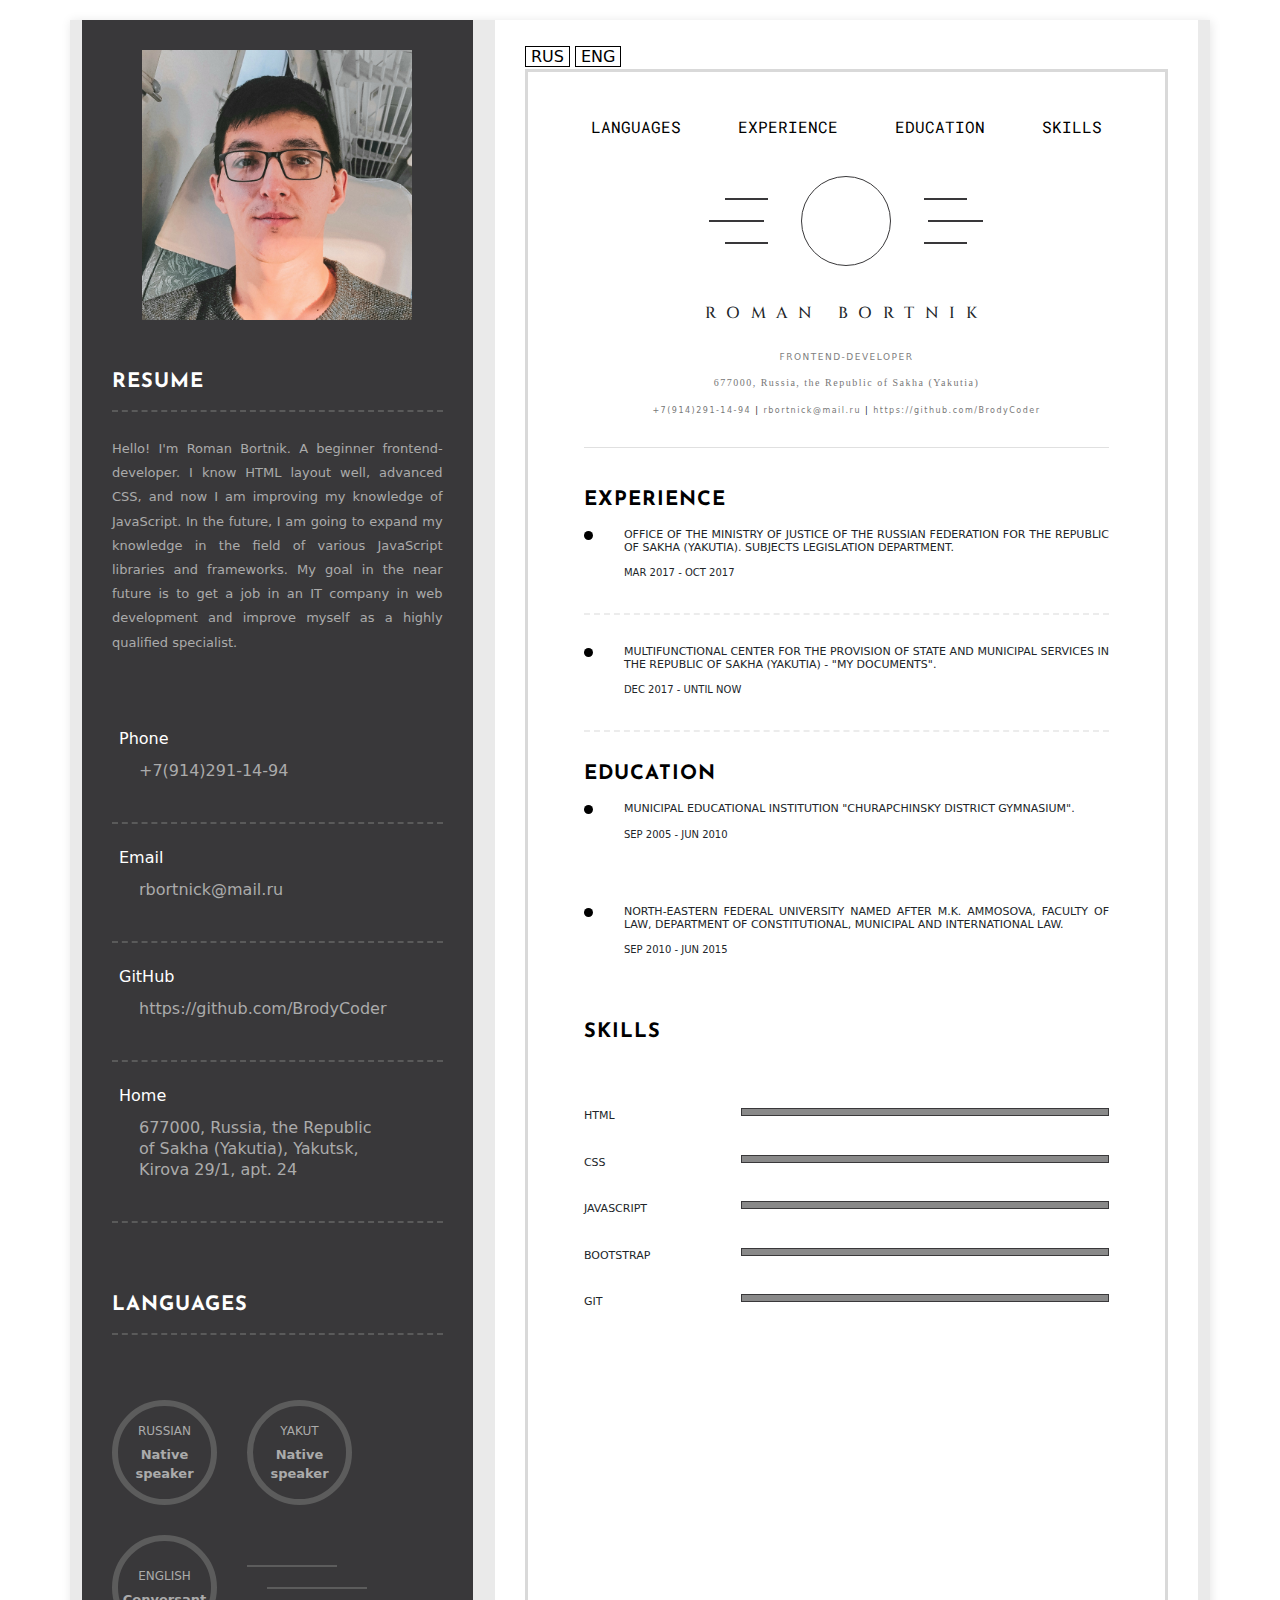
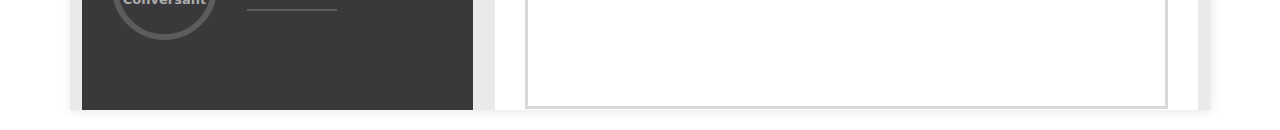
==== index1.html @ f6e68f5f "Add files via upload" ====
<!DOCTYPE html>
<html lang="en"> 
<head>
	<meta charset="UTF-8">
	<meta name="viewport" content="width=device-width, initial-scale=1.0">
	<title>Resume</title>
	<meta name="description" content="This is my resume.">
	<link rel="stylesheet" href="css/style.css">
	<link rel="stylesheet" href="css/bootstrap.css">
	<link rel="preconnect" href="https://fonts.gstatic.com">
	<link href="https://fonts.googleapis.com/css2?family=Cinzel&display=swap" rel="stylesheet">
	<link href="https://fonts.googleapis.com/css2?family=Josefin+Sans:wght@100&display=swap" rel="stylesheet">
	<link href="https://fonts.googleapis.com/css2?family=Roboto+Mono:ital,wght@1,300;1,400&display=swap" rel="stylesheet">
</head>
<body>
	<div class="container">
		<div class="profile">
				<a class="resume_a_mobile" href="/index1.html">RUS</a>
				<a class="resume_a_mobile" href="https://brodycoder.github.io/Resume-page/">ENG</a>
			<div class="header-menu_mobile">
				<a href="#Languages">LANGUAGES</a>
				<a href="#Experience">EXPERIENCE</a>
				<a href="#Education">EDUCATION</a>
				<a href="#Skills">SKILLS</a>
			</div>
		  <div class="profile-photo">
		  </div>
		  <div class="profile-info">
			 <h2 class="heading heading-light">Resume</h2>
		  </h2>
		  <p class="profile-text">
			Hello! I'm Roman Bortnik. A beginner frontend-developer. I know HTML layout well, advanced CSS, and now I am improving my knowledge of JavaScript. In the future, I am going to expand my knowledge in the field of various JavaScript libraries and frameworks. My goal in the near future is to get a job in an IT company in web development and improve myself as a highly qualified specialist.
		  </p>
			 <div class="contacts">
				<div class="contacts-item">
					<h3 class="contacts-title">
					  <i class="fas fa-phone-volume"></i>
					  Phone
				  </h3>
				  <p href="tel:+7(914)291-14-94" class="contacts-text">+7(914)291-14-94</p>
				</div>
				<div class="contacts-item">
				  <h3 class="contacts-title">
					  <i class="fas fa-envelope"></i>
					  Email
				  </h3>
				  <p href="rbortnick@mail.ru" class="contacts-text">rbortnick@mail.ru</p>
				</div>
				<div class="contacts-item">
				  <h3 class="contacts-title">
					  <i class="fas fa-globe-americas"></i>
					  GitHub
				  </h3>
				  <p href="" class="contacts-text">https://github.com/BrodyCoder</p>
				</div>
				<div class="contacts-item">
				  <h3 class="contacts-title">
					  <i class="fas fa-map-marker-alt"></i>
					  Home
				  </h3>
				  <address class="contacts-text">
					 677000, Russia, the Republic <br>of Sakha (Yakutia), Yakutsk, <br> Kirova 29/1, apt. 24
				  </address>
				</div>
			 </div>
			 <h2 id="Languages" class="heading heading-light">Languages</h2>
			 <div class="languages">
				<div class="language">
				  <span class="language-text">Russian</span>
				  <strong class="languages-per">Native <br> speaker</strong>
				</div>
				<div class="language">
				  <span class="language-text">Yakut</span>
				  <strong class="languages-per">Native <br> speaker</strong>
				</div>
				<div class="language">
				  <span class="language-text">English</span>
				  <strong class="languages-per">Conversant</strong>
				</div>
				<div class="lines">
				  <span class="line"></span>
				  <span class="line"></span>
				  <span class="line"></span>
				</div>
			 </div>
		  </div>
		</div>
		<div class="resume">
				<a class="resume_a" href="/index1.html">RUS</a>
				<a class="resume_a" href="https://brodycoder.github.io/Resume-page/">ENG</a>
		  <div class="resume-wrap">
			<div class="header-menu">
				<a href="#Languages">LANGUAGES</a>
				<a href="#Experience">EXPERIENCE</a>
				<a href="#Education">EDUCATION</a>
				<a href="#Skills">SKILLS</a>
			</div>
			 <div class="logo">
				<div class="logo-lines logo-lines_left">
				  <span class="logo-line"></span>
				  <span class="logo-line"></span>
				  <span class="logo-line"></span>
				</div>
				<div class="logo-img">
				 
				</div>
				<div class="logo-lines logo-lines_right">
				  <span class="logo-line"></span>
				  <span class="logo-line"></span>
				  <span class="logo-line"></span>
				</div>
			 </div>
			 <div class="about">
				<h1 class="name">Roman Bortnik</h1>
				<span class="position">Frontend-Developer</span>
				<address class="about-address">677000, Russia, the Republic of Sakha (Yakutia)</address>
				<div class="about-contacts">  
				  <a class="about-contacts__link" href="#">
					 <b></b> +7(914)291-14-94</a> |
				  <a class="about-contacts__link" href="#">
					 <b></b> rbortnick@mail.ru </a> |
				  <a class="about-contacts__link" href="">
					 <b></b> https://github.com/BrodyCoder</a>
				</div>
			 </div>
			 <div id="Experience" class="experience">
				<h2 class="heading heading_dark">
				  Experience
				</h2>
				<ul class="list">
				  <li class="list-item">
					 <h4 class="list-item__title">
						Office of the Ministry of Justice of the Russian Federation for the Republic of Sakha (Yakutia). Subjects Legislation Department.</h4>
					 <span class="list-item__date">Mar 2017 - Oct 2017</span>
				  </li>
				  </li>
				</ul>
				<ul class="list">
					<li class="list-item">
					  <h4 class="list-item__title">
						 Multifunctional center for the provision of state and municipal services in the Republic of Sakha (Yakutia) - "My Documents".</h4>
					  <span class="list-item__date">Dec 2017 - Until now</span>
					</li>
					</li>
				 </ul>
			 </div>
			 <div id="Education" class="education">
				<h2 class="heading heading_dark">
				  Education
				</h2>
				<ul class="list">
					<li class="list-item list-item_non-border">
						<h4 class="list-item__title">
							Municipal educational institution "Churapchinsky district gymnasium".</h4>
						<span class="list-item__date">Sep 2005 - Jun 2010</span>
					 </li>
				  <li class="list-item list-item_non-border">
					 <h4 class="list-item__title">
						North-Eastern Federal University named after M.K. Ammosova, Faculty of Law, Department of Constitutional, Municipal and International Law.</h4>
					 <span class="list-item__date">Sep 2010 - Jun 2015</span>
				  </li>
				</ul>
			 </div>
			 <div id="Skills" class="skills">
				<h2 class="heading heading_dark heading_skills">
				  Skills
				</h2>
				<ul class="skills-list">
				  <li class="skills-list__item">
					HTML
					 <div class="level level-100"></div>
				  </li>
				  <li class="skills-list__item">
					CSS
					 <div class="level level-100"></div>
				  </li>
				  <li class="skills-list__item">
					JavaScript
					 <div class="level level-100"></div>
				  </li>
          <li class="skills-list__item">
					Bootstrap
					 <div class="level level-100"></div>
				  </li>
          <li class="skills-list__item">
					git
					 <div class="level level-100"></div>
				  </li>
				</ul>
			 </div>
		  </div>
		</div>
	 </div>
</body>
</html>
---- css/style.css ----
html {
	box-sizing: border-box;
 }
 *, *:after, *:before {
	box-sizing: inherit;
 }
 .container {
	display: flex;
	max-width: 960px;
	background-color: #eaeaea;
	justify-content: space-between;
	margin: 20px auto;
	box-shadow: 1px 1px 10px rgba(0,0,0,0.1)
 }
 .profile {
	flex-basis: 35%;
	background-color: #39383a;
	color: #ababab;
	
 }
 .profile-photo {
	margin: 30px 0px 0px 0px;
	height: 270px;
	background-image: url(../img/myphoto.jpg);
	background-size: contain;
	background-position: center;
	background-repeat: no-repeat;
 }
 .profile-photo:hover {
	transform: scale(1.02);

 }
 .profile-info {
	padding-left: 30px;
	padding-right: 30px;
	padding-top: 50px;
	padding-bottom: 70px;
 }
 .profile-text {
	text-align: justify;
	font-size: 13px;
	line-height: 24.19px;
	margin-bottom: 50px;
	
 }
 .heading {
	margin: 0;
	padding-bottom: 16px;
	text-transform: uppercase;
	font-weight: 700;
	font-size: 20px;
	color: black;
 }
 .heading-light {
	 margin: 0px 0px 25px 0px;
	color: #ffffff;
	border-bottom: 2px #5a5a5a dashed;
 }
 .contacts {
	margin-bottom: 70px;
 }
 .contacts-title {
	color: #fff;
	margin-bottom: 13px;
	font-size: 16px;
	font-weight: 400;
 }
 .contacts-text {
	text-align: justify;
	color: #ababab;
	text-decoration: none;
	padding-left: 27px;
	line-height: 20.97px;
 }
 .contacts-item {
	padding-top: 24px;
	padding-bottom: 24px;
	border-bottom: 2px #5a5a5a dashed;
 }
 address {
	font-style: normal;
 }
 .fas {
	margin-right: 7px;
 }
 .languages {
	display: flex;
	flex-wrap: wrap;
	padding-top: 40px;
 }
 .language {
	width: 105px;
	height: 105px;
	border: 6px solid #5c5c5c;
	border-radius: 50%;
	display: flex;
	justify-content: center;
	align-items: center;
	flex-direction: column;
	margin-bottom: 30px;
	margin-right: 30px;
 }
 .language:hover {
	transform: scale(1.050);

 }
 .language:nth-child(3) {
	margin-bottom: 0;
 }
 .language-text {
	text-transform: uppercase;
	font-size: 12px
 }
 .languages-per {
	 text-align: center;
	 margin: 5px 0px 0px 0px;
	font-size: 13px;
	font-weight: 600;
	}
	.lines {
		display: flex;
		flex-direction: column;
		justify-content: center;
	}
	.line {
		display: block;
		width: 90px;
		height: 2px;
		background-color: #5c5c5c;
		margin-top: 10px;
		margin-bottom: 10px;
	}
	.line:nth-child(2) {
		width: 100px;
		margin-left: 20px;
	}
	.resume {
		padding: 25px 30px;
		flex-basis: 63%;
		background-color: #fff;
	}
	.resume-wrap {
		padding: 36px 56px;
		border: 3px solid rgba(168, 168, 168, 0.44);
		min-height: 100%;
		position: relative;
	}
	.resume_a {
		border: 1px solid #000;
		padding: 0px 5px;
		color: black;
		text-decoration: none;
	}
	.logo {
		display: flex;
		justify-content: center;
		margin-bottom: 38px;
	}
	.logo-img {
		width: 90px;
		height: 90px;
		border: 1px solid #39383a;
		border-radius: 50%;
	display: flex;
	justify-content: center;
	align-items: center;
 }
 .logo-img:hover {
	 transform: scale(1.1);
	 transition: all 1s ease 0s;
 }
 .logo-lines {
	display: flex;
	align-items: center;
	justify-content: center;
	flex-direction: column;
	margin-left: 17px;
	margin-right: 17px;
 }
 .logo-line {
	width: 43px;
	height: 2px;
	background-color: #39383a;
	margin-top: 10px;
	margin-bottom: 10px;
 }
 .logo-lines:hover {
 	transform: scale(1.1);
	transition: all 1s ease 0s;
 }
 .logo-lines_left .logo-line:nth-child(2) {
	margin-right: 20px;
	width: 55px;
 }
 .logo-lines_right .logo-line:nth-child(2) {
	margin-left: 20px;
	width: 55px;
 }
 .about {
	padding-bottom: 30px;
	border-bottom: 1px solid #e0e0e0;
	text-align: center;
	margin-bottom: 40px;
	letter-spacing: 1.5px;
 }
 h2 {
	font-family: 'Josefin Sans', sans-serif;
	letter-spacing: 1px;
 }
 .name {
	font-size: 16px;
	text-transform: uppercase;
	letter-spacing: 10.75px;
	margin: 20px;
	font-family: 'Cinzel', serif;
 }
 .position {
	display: inline-block;
	font-size: 9px;
	text-transform: uppercase;
	color: #808080;
	margin-bottom: 10px;
 }
 .about-address {
	font-size: 10px;
	margin-bottom: 15px;
	font-family: Roboto;
	color: #777777;
 }
 .about-contacts {
	font-size: 8px;
 }
 .about-contacts__link {
	text-decoration: none;
	color: #777777;
 }
 .heading_dark h2{
	font-size: 16px;
	font-weight: 400;
	border-bottom: 1px solid #e0e0e01a;
	margin-bottom: 37px;
	color: #000000;
 }
 .list {
	list-style: none;
	padding-left: 0;
 }
 .list-item {
	position: relative;
	padding-left: 40px;
	padding-bottom: 30px;
	margin-bottom: 30px;
	border-bottom: 2px dashed #ececec;
 }
 .list-item:before {
	content: '';
	position: absolute;
	left: 0;
	top: 3px;
	width: 9px;
	height: 9px;
	border-radius: 50%;
	background-color: #000;
 }
 .list-item__title {
	text-align: justify;
	font-size: 11px;
	text-transform: uppercase;
	margin-bottom: 5px;
 }.list-item__date {
	font-size: 10px;
	text-transform: uppercase;
 }

 .list-item_non-border {
	border: none;
 }
 .heading_skills {
	margin-bottom: 48px;
 }
 .skills-list {
	list-style-type: none;
	padding-left: 0;
 }
 .skills-list__item {
	margin-bottom: 30px;
	text-transform: uppercase;
	font-size: 11px;
	display: flex;
	justify-content: space-between;
 }
 .level {
	width: 70%;
	height: 8px;
	border: 1px solid #39383a;
	position: relative;
 }
 .level:before {
	content: '';
	position: absolute;
	left: 0;
	top: 0;
	height: 100%;
	background-color: #898989;
 }
 .level-100:before {
	width: 100%;
 }
 /*header menu*/
 @media (min-width: 992px) {
	.resume_a_mobile {
		display: none;
	}
	.header-menu_mobile {
		display: none;
	}
 .header-menu {
	position: relative;
	top: 0;
	left: 0;
	display: flex;
	flex-direction: row;
	justify-content: space-between;
	padding: 0px 0px 30px 0px;
 }
 .header-menu a {
	color: black;
	text-decoration: none;
	padding: 7px 7px;
	font-family: Verdana, Geneva, Tahoma, sans-serif;
	font-style: 20px;
	font-family: 'Roboto Mono', monospace;
 }
 .header-menu a:hover {
	box-shadow: 0 0 10px rgb(189, 189, 189);
 }
}
 @media (max-width: 1024px) {
	.header-menu {
		display: none;
	}
	.resume_a {
		display: none;
	}
	.resume_a_mobile {
		position: relative;
		top: 5px;
		left: 5px;
		font-size: 12px;
		padding: 2px 3px;
		border: 1px solid #000;
		margin: 0px 0px 0px 0px;
		color: black;
		text-decoration: none;
	}
	.resume_a_mobile:nth-child(1) {
		margin: 0px 2px 0px 4px;
	}
	.header-menu_mobile {
		position: relative;
		top: 0;
		left: 0;
		display: flex;
		flex-direction: row;
		justify-content: space-between;
		font-size: 9px;
		padding: 0px 0px 0px 0px;
		margin: 15px 0px -25px 0px;
	 }
	 .header-menu_mobile a {
		color: black;
		text-decoration: none;
		padding: 7px 7px;
		font-family: Verdana, Geneva, Tahoma, sans-serif;
		font-weight: bold;
	 }
	 .header-menu_mobile a:hover {
		box-shadow: 0 0 10px rgb(189, 189, 189);
	 }
	.container {
	  width: 90%;
	}
}
 @media (max-width: 992px) {
	.container {
	  flex-direction: column;
	  width: 70%;
	}
	.profile-photo {
	  width: 200px;
	  height: 200px;
	  border: 3px solid #fff;
	  margin: auto;
	  margin-top: 40px;
	}
	.profile {
	  position: relative;
	}
	.profile:before {
	  content: '';
	  width: 100%;
	  height: 150px;
	  background-color: #03A9F4;
	  display: block;
	  position: absolute;
	}
	.profile-photo {
	  position: relative;
	  z-index: 0;
	}
	.lines {
	  display: none;
	}
 }
 @media (max-width: 768px) {
	.container {
	  width: 80%;
	}
	.resume {
	  padding: 10px;
	}
	.resume-wrap {
	  padding-left: 20px;
	  padding-right: 20px;
	}
	.list-item__title {
	  font-size: 14px;
	}
	.list-item__date {
	  font-size: 12px;
	} 
	.about-contacts__link {
	  display: block;
	  font-size: 13px;
	}
 }
 @media (max-width: 567px) {
	.logo-img {
	  width: 70px;
	  height: 70px;
	}
	.logo-lines {
	  margin-left: 8px;
	  margin-right: 8px;
	}
 }
 @media (max-width: 480px) {
	.logo {
	  display: none;
	}
	.container {
	  min-width: 320px;
	}
	.name {
	  letter-spacing: normal;
	}
	.level {
	  width: 50%;
	}
	
 }
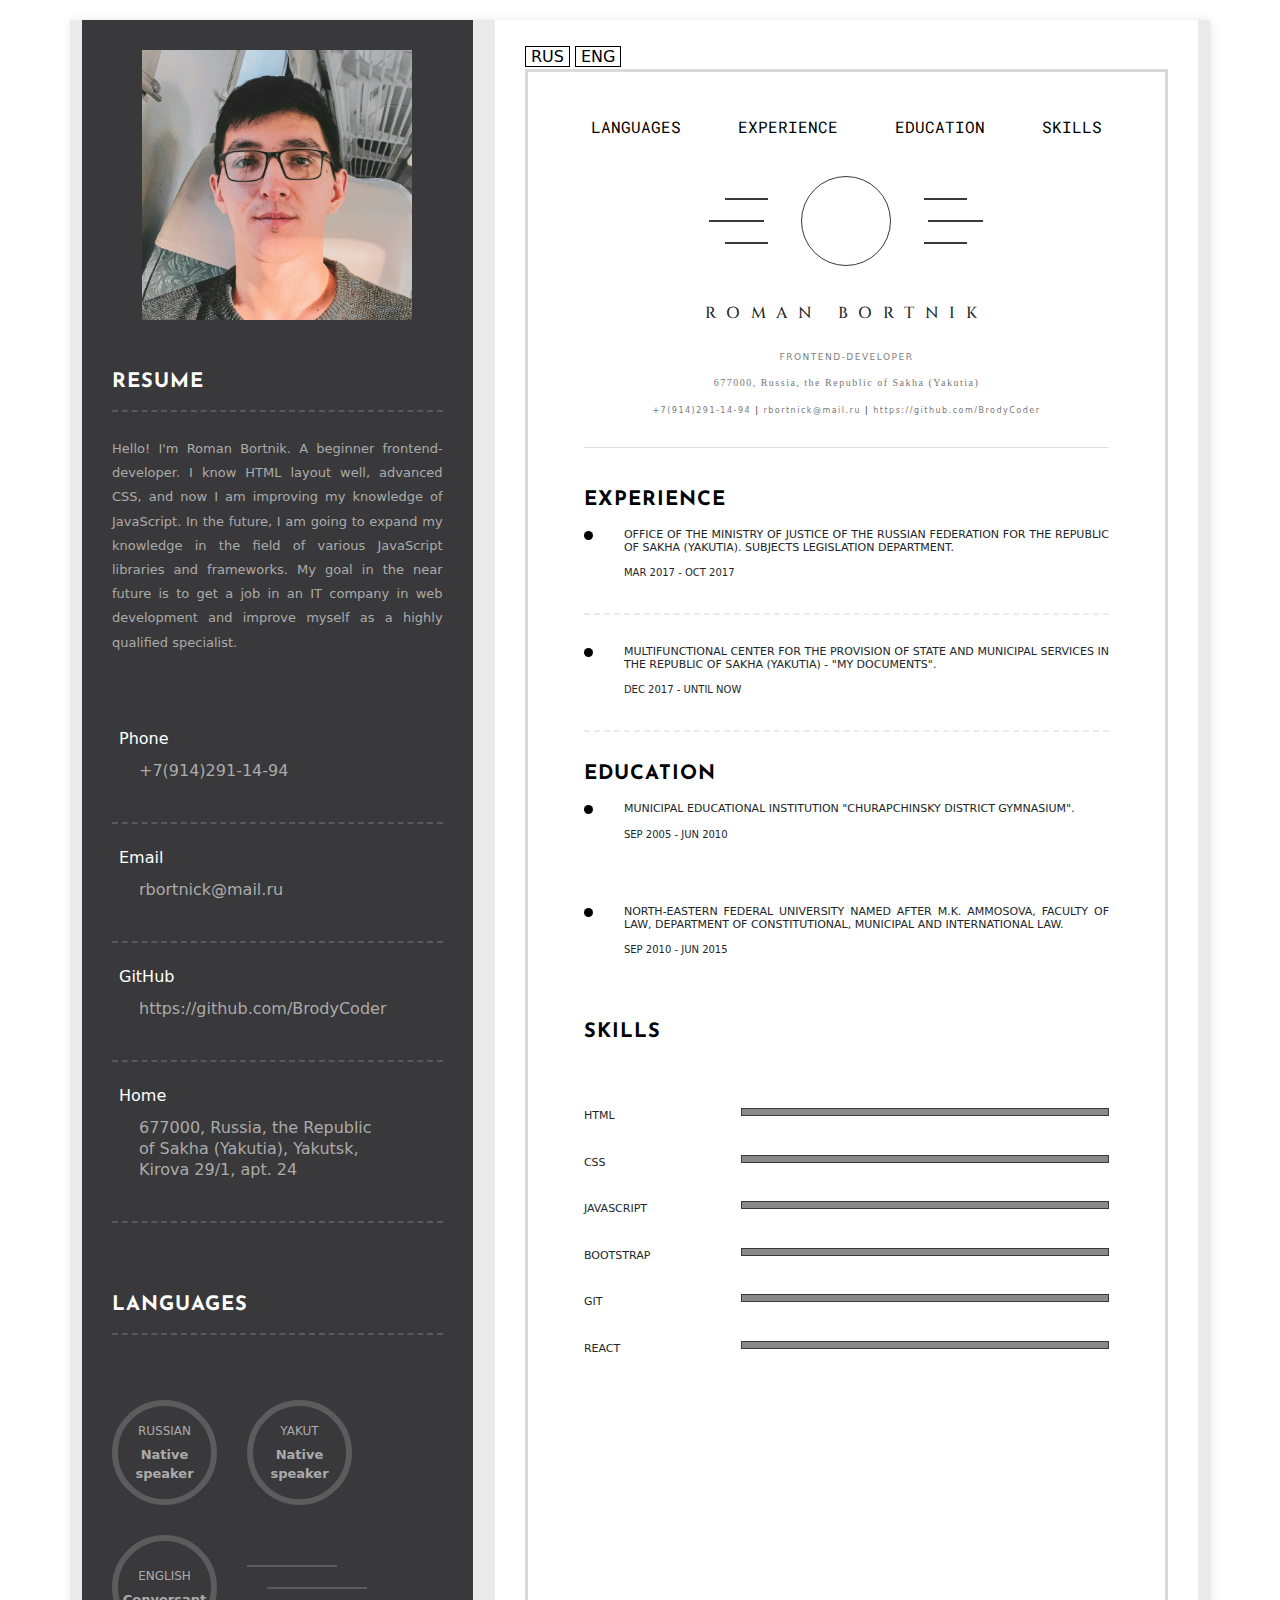
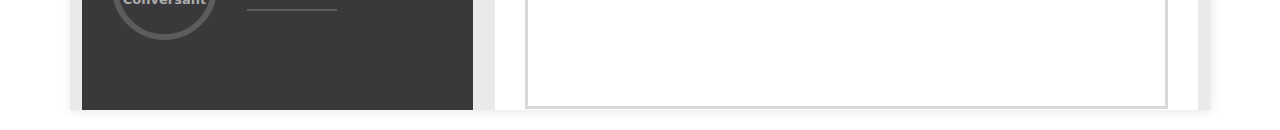
==== commit 0f1efda9: "React" ====
--- a/index1.html
+++ b/index1.html
@@ -16,7 +16,7 @@
 <body>
 	<div class="container">
 		<div class="profile">
-				<a class="resume_a_mobile" href="/index1.html">RUS</a>
+				<a class="resume_a_mobile" href="https://brodycoder.github.io/Resume-page-addition-/">RUS</a>
 				<a class="resume_a_mobile" href="https://brodycoder.github.io/Resume-page/">ENG</a>
 			<div class="header-menu_mobile">
 				<a href="#Languages">LANGUAGES</a>
@@ -87,7 +87,7 @@
 		  </div>
 		</div>
 		<div class="resume">
-				<a class="resume_a" href="/index1.html">RUS</a>
+				<a class="resume_a" href="https://brodycoder.github.io/Resume-page-addition-/">RUS</a>
 				<a class="resume_a" href="https://brodycoder.github.io/Resume-page/">ENG</a>
 		  <div class="resume-wrap">
 			<div class="header-menu">
@@ -187,6 +187,10 @@
 					git
 					 <div class="level level-100"></div>
 				  </li>
+				  <li class="skills-list__item">
+					React
+					 <div class="level level-100"></div>
+				  </li>
 				</ul>
 			 </div>
 		  </div>
